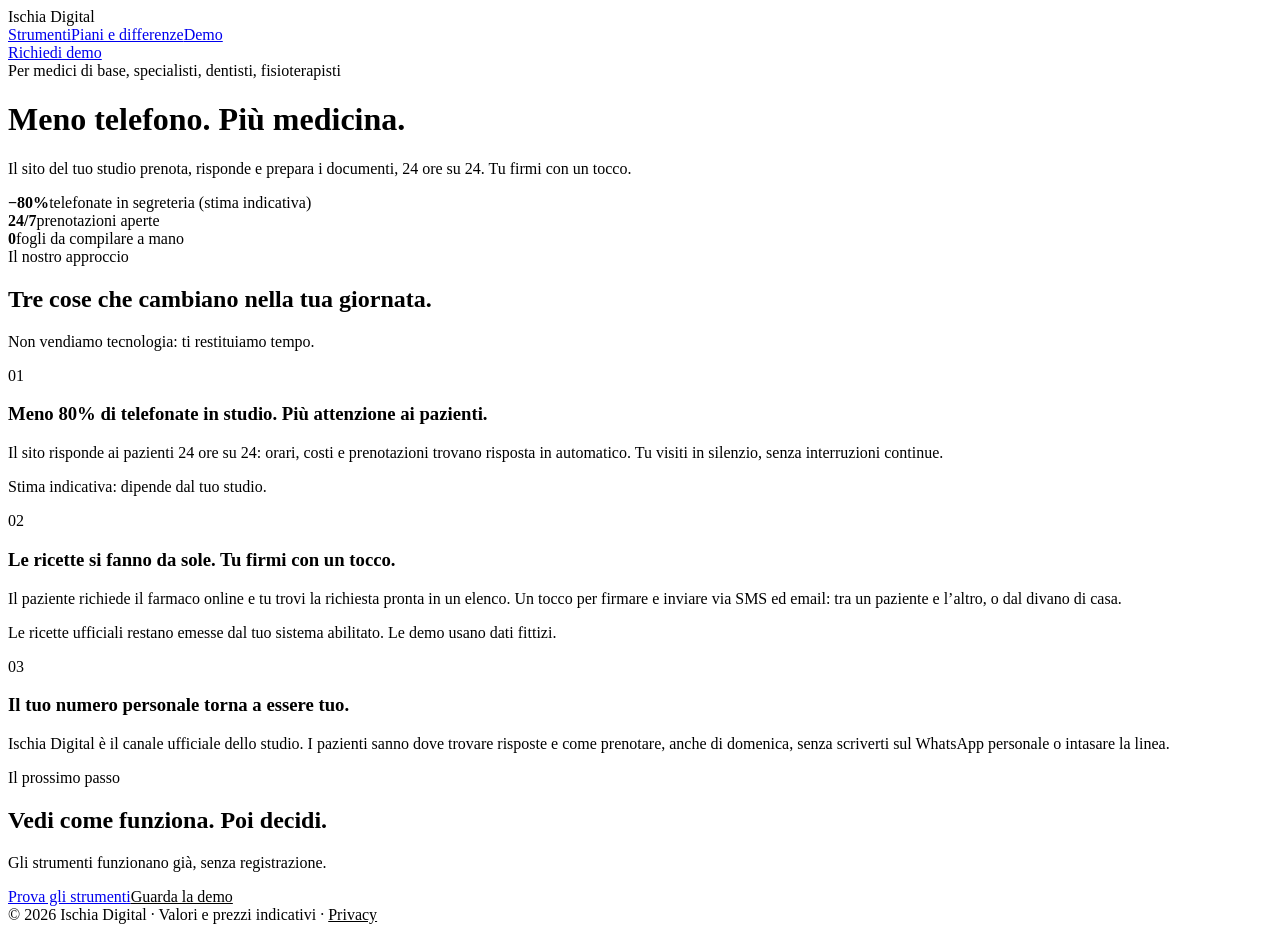
==== index.html @ fd0b84eb "Add index.html" ====
<!DOCTYPE html><html lang="it"><head><meta charset="utf-8"><meta name="viewport" content="width=device-width, initial-scale=1, viewport-fit=cover"><title>Ischia Digital — Meno telefono. Più medicina.</title><meta name="description" content="Il sito del tuo studio prenota, risponde e prepara i documenti. Tu firmi con un tocco."><link rel="stylesheet" href="style.css"></head><body><header><div class="w"><a class="logo" href="index.html" style="color:inherit;text-decoration:none"><i></i>Ischia Digital</a><nav><a href="strumenti.html">Strumenti</a><a href="piani.html">Piani e differenze</a><a href="demo.html">Demo</a></nav><a class="btn s" href="demo.html#richiedi">Richiedi demo</a></div></header>
<div class="hero"><div class="w"><span class="tag">Per medici di base, specialisti, dentisti, fisioterapisti</span><h1>Meno telefono. Più medicina.</h1>
<p>Il sito del tuo studio prenota, risponde e prepara i documenti, 24 ore su 24. Tu firmi con un tocco.</p>
<div class="kp"><div><b>−80%</b><span>telefonate in segreteria (stima indicativa)</span></div><div><b>24/7</b><span>prenotazioni aperte</span></div><div><b>0</b><span>fogli da compilare a mano</span></div></div></div></div>
<section class="sec"><div class="w"><span class="n">Il nostro approccio</span><h2>Tre cose che cambiano nella tua giornata.</h2><p class="sub">Non vendiamo tecnologia: ti restituiamo tempo.</p><div class="zz r sx"><div class="num">01</div><div><h3 class="big">Meno 80% di telefonate in studio. Più attenzione ai pazienti.</h3><p>Il sito risponde ai pazienti 24 ore su 24: orari, costi e prenotazioni trovano risposta in automatico. Tu visiti in silenzio, senza interruzioni continue.</p><p class="note">Stima indicativa: dipende dal tuo studio.</p></div></div><div class="zz sx l"><div class="num">02</div><div><h3 class="big">Le ricette si fanno da sole. Tu firmi con un tocco.</h3><p>Il paziente richiede il farmaco online e tu trovi la richiesta pronta in un elenco. Un tocco per firmare e inviare via SMS ed email: tra un paziente e l’altro, o dal divano di casa.</p><p class="note">Le ricette ufficiali restano emesse dal tuo sistema abilitato. Le demo usano dati fittizi.</p></div></div><div class="zz r sx"><div class="num">03</div><div><h3 class="big">Il tuo numero personale torna a essere tuo.</h3><p>Ischia Digital è il canale ufficiale dello studio. I pazienti sanno dove trovare risposte e come prenotare, anche di domenica, senza scriverti sul WhatsApp personale o intasare la linea.</p></div></div></div></section><section><div class="w"><div class="band rv"><span class="n" style="color:var(--ac2)">Il prossimo passo</span><h2>Vedi come funziona. Poi decidi.</h2><p class="sub">Gli strumenti funzionano già, senza registrazione.</p><div class="ctas"><a class="btn" href="strumenti.html">Prova gli strumenti</a><a class="btn o" style="color:var(--dkt)" href="demo.html#demo">Guarda la demo</a></div></div></div></section><footer><div class="w">© 2026 Ischia Digital · Valori e prezzi indicativi · <a href="privacy.html" style="color:inherit">Privacy</a></div></footer><script src="common.js"></script></body></html>
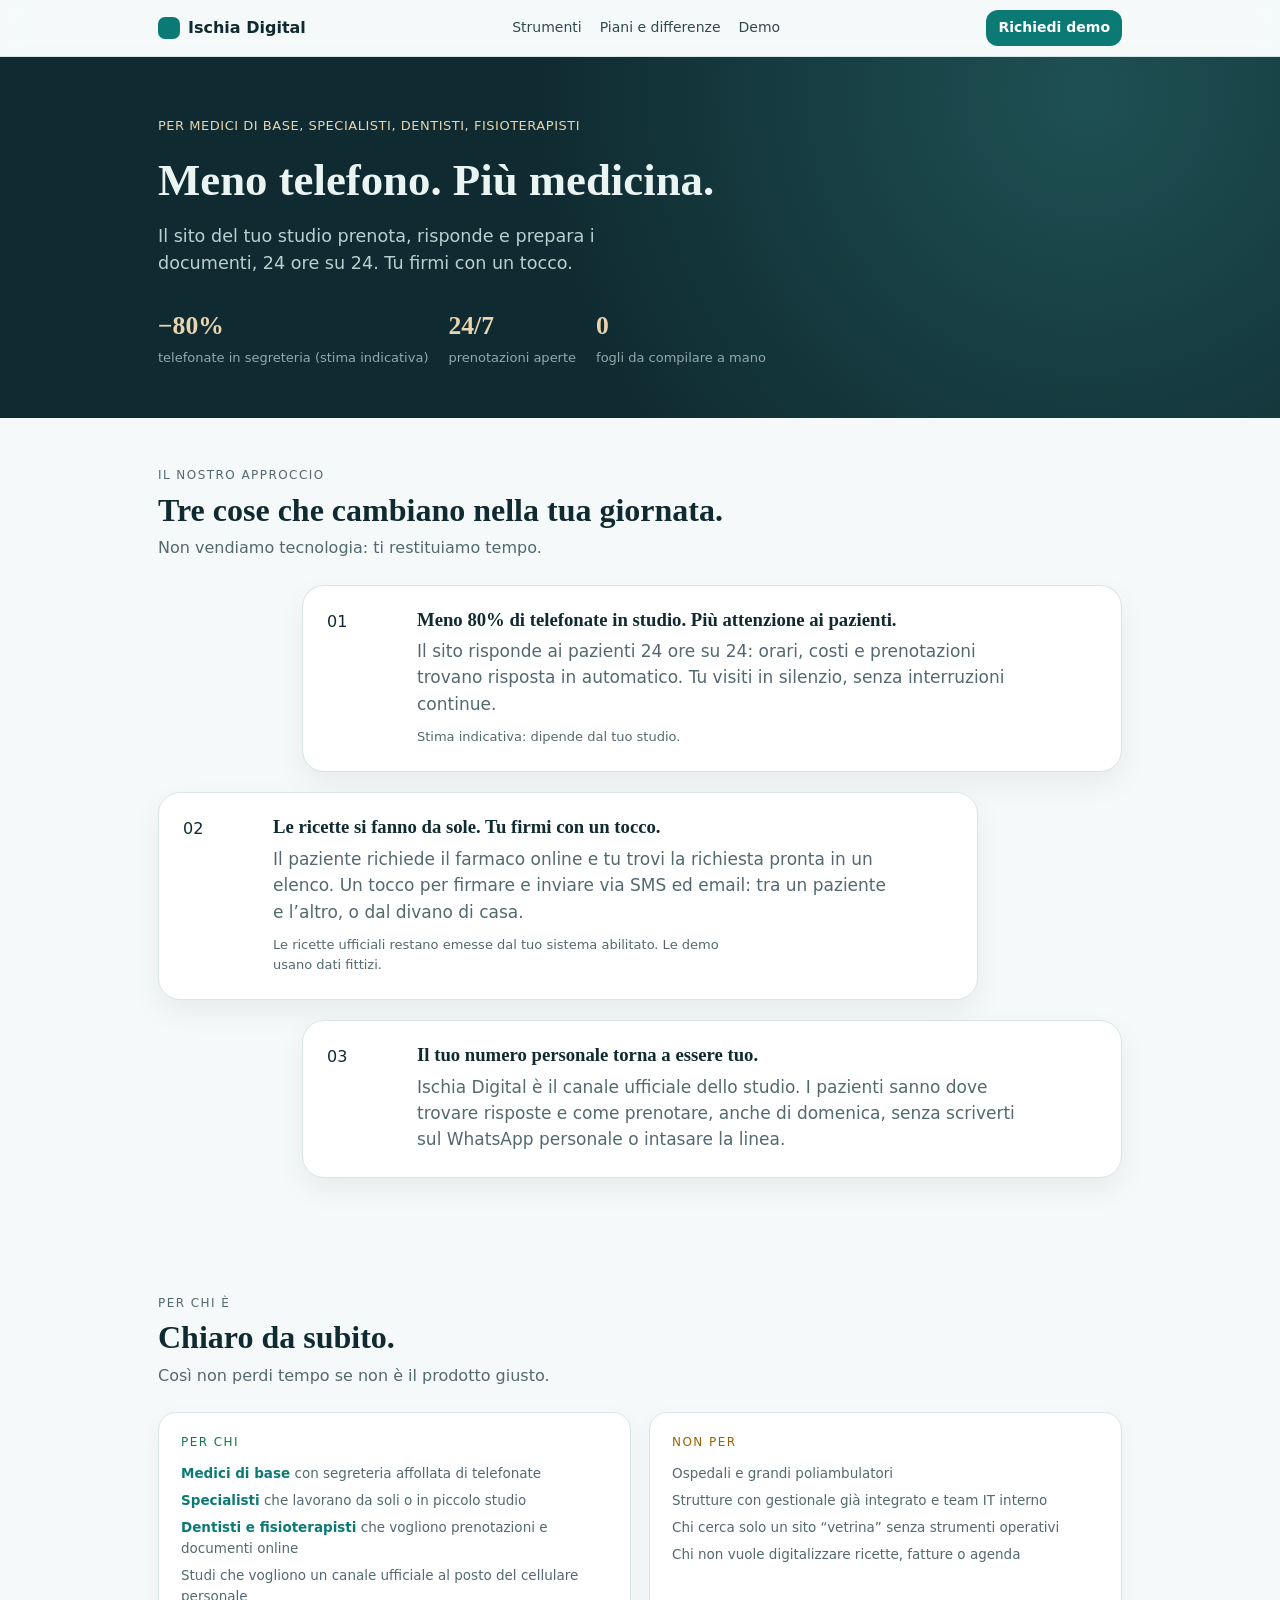
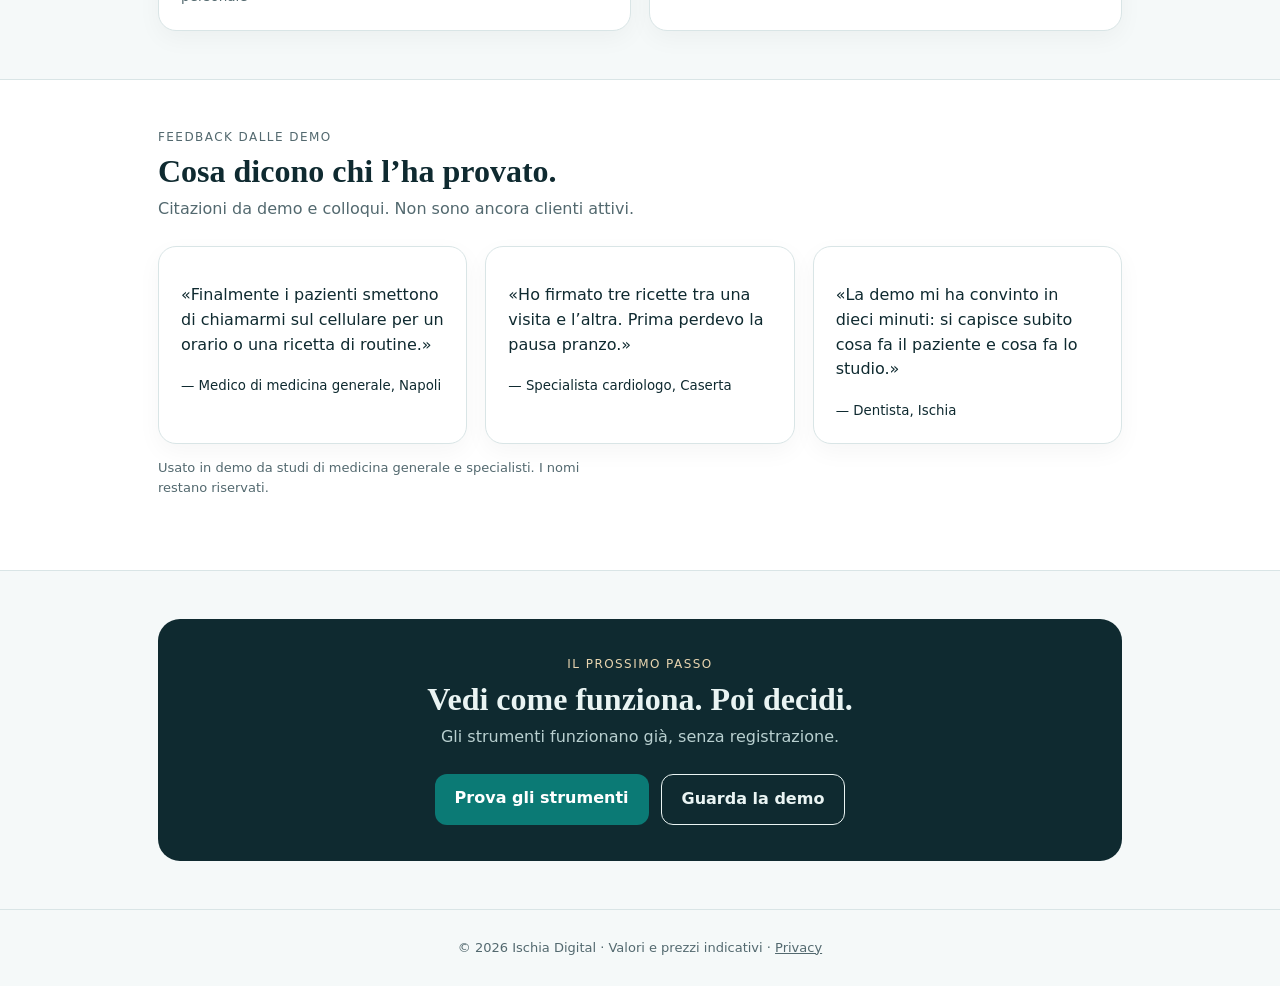
==== commit c717e9ea: "Social proof + sezione Per chi è / non è" ====
--- a/index.html
+++ b/index.html
@@ -1,5 +1,61 @@
-<!DOCTYPE html><html lang="it"><head><meta charset="utf-8"><meta name="viewport" content="width=device-width, initial-scale=1, viewport-fit=cover"><title>Ischia Digital — Meno telefono. Più medicina.</title><meta name="description" content="Il sito del tuo studio prenota, risponde e prepara i documenti. Tu firmi con un tocco."><link rel="stylesheet" href="style.css"></head><body><header><div class="w"><a class="logo" href="index.html" style="color:inherit;text-decoration:none"><i></i>Ischia Digital</a><nav><a href="strumenti.html">Strumenti</a><a href="piani.html">Piani e differenze</a><a href="demo.html">Demo</a></nav><a class="btn s" href="demo.html#richiedi">Richiedi demo</a></div></header>
+<!DOCTYPE html><html lang="it"><head><meta charset="utf-8"><meta name="viewport" content="width=device-width, initial-scale=1, viewport-fit=cover"><title>Ischia Digital — Meno telefono. Più medicina.</title><meta name="description" content="Il sito del tuo studio prenota, risponde e prepara i documenti. Tu firmi con un tocco."><meta property="og:title" content="Ischia Digital — Meno telefono. Più medicina."><meta property="og:description" content="Il sito del tuo studio prenota, risponde e prepara i documenti. Tu firmi con un tocco."><link rel="stylesheet" href="style.css"></head><body><header><div class="w"><a class="logo" href="index.html" style="color:inherit;text-decoration:none"><i></i>Ischia Digital</a><nav><a href="strumenti.html">Strumenti</a><a href="piani.html">Piani e differenze</a><a href="demo.html">Demo</a></nav><a class="btn s" href="demo.html#richiedi">Richiedi demo</a></div></header>
 <div class="hero"><div class="w"><span class="tag">Per medici di base, specialisti, dentisti, fisioterapisti</span><h1>Meno telefono. Più medicina.</h1>
 <p>Il sito del tuo studio prenota, risponde e prepara i documenti, 24 ore su 24. Tu firmi con un tocco.</p>
 <div class="kp"><div><b>−80%</b><span>telefonate in segreteria (stima indicativa)</span></div><div><b>24/7</b><span>prenotazioni aperte</span></div><div><b>0</b><span>fogli da compilare a mano</span></div></div></div></div>
-<section class="sec"><div class="w"><span class="n">Il nostro approccio</span><h2>Tre cose che cambiano nella tua giornata.</h2><p class="sub">Non vendiamo tecnologia: ti restituiamo tempo.</p><div class="zz r sx"><div class="num">01</div><div><h3 class="big">Meno 80% di telefonate in studio. Più attenzione ai pazienti.</h3><p>Il sito risponde ai pazienti 24 ore su 24: orari, costi e prenotazioni trovano risposta in automatico. Tu visiti in silenzio, senza interruzioni continue.</p><p class="note">Stima indicativa: dipende dal tuo studio.</p></div></div><div class="zz sx l"><div class="num">02</div><div><h3 class="big">Le ricette si fanno da sole. Tu firmi con un tocco.</h3><p>Il paziente richiede il farmaco online e tu trovi la richiesta pronta in un elenco. Un tocco per firmare e inviare via SMS ed email: tra un paziente e l’altro, o dal divano di casa.</p><p class="note">Le ricette ufficiali restano emesse dal tuo sistema abilitato. Le demo usano dati fittizi.</p></div></div><div class="zz r sx"><div class="num">03</div><div><h3 class="big">Il tuo numero personale torna a essere tuo.</h3><p>Ischia Digital è il canale ufficiale dello studio. I pazienti sanno dove trovare risposte e come prenotare, anche di domenica, senza scriverti sul WhatsApp personale o intasare la linea.</p></div></div></div></section><section><div class="w"><div class="band rv"><span class="n" style="color:var(--ac2)">Il prossimo passo</span><h2>Vedi come funziona. Poi decidi.</h2><p class="sub">Gli strumenti funzionano già, senza registrazione.</p><div class="ctas"><a class="btn" href="strumenti.html">Prova gli strumenti</a><a class="btn o" style="color:var(--dkt)" href="demo.html#demo">Guarda la demo</a></div></div></div></section><footer><div class="w">© 2026 Ischia Digital · Valori e prezzi indicativi · <a href="privacy.html" style="color:inherit">Privacy</a></div></footer><script src="common.js"></script></body></html>+
+<section class="sec"><div class="w"><span class="n">Il nostro approccio</span><h2>Tre cose che cambiano nella tua giornata.</h2><p class="sub">Non vendiamo tecnologia: ti restituiamo tempo.</p>
+<div class="zz r sx"><div class="num">01</div><div><h3 class="big">Meno 80% di telefonate in studio. Più attenzione ai pazienti.</h3><p>Il sito risponde ai pazienti 24 ore su 24: orari, costi e prenotazioni trovano risposta in automatico. Tu visiti in silenzio, senza interruzioni continue.</p><p class="note">Stima indicativa: dipende dal tuo studio.</p></div></div>
+<div class="zz sx l"><div class="num">02</div><div><h3 class="big">Le ricette si fanno da sole. Tu firmi con un tocco.</h3><p>Il paziente richiede il farmaco online e tu trovi la richiesta pronta in un elenco. Un tocco per firmare e inviare via SMS ed email: tra un paziente e l’altro, o dal divano di casa.</p><p class="note">Le ricette ufficiali restano emesse dal tuo sistema abilitato. Le demo usano dati fittizi.</p></div></div>
+<div class="zz r sx"><div class="num">03</div><div><h3 class="big">Il tuo numero personale torna a essere tuo.</h3><p>Ischia Digital è il canale ufficiale dello studio. I pazienti sanno dove trovare risposte e come prenotare, anche di domenica, senza scriverti sul WhatsApp personale o intasare la linea.</p></div></div>
+</div></section>
+
+<section><div class="w">
+<span class="n">Per chi è</span>
+<h2 class="rv">Chiaro da subito.</h2>
+<p class="sub rv">Così non perdi tempo se non è il prodotto giusto.</p>
+<div class="g g2">
+<div class="c rv">
+<span class="n" style="color:var(--ok)">Per chi</span>
+<ul class="d" style="border:0;margin:0;padding:0">
+<li><b>Medici di base</b> con segreteria affollata di telefonate</li>
+<li><b>Specialisti</b> che lavorano da soli o in piccolo studio</li>
+<li><b>Dentisti e fisioterapisti</b> che vogliono prenotazioni e documenti online</li>
+<li>Studi che vogliono un canale ufficiale al posto del cellulare personale</li>
+</ul>
+</div>
+<div class="c rv">
+<span class="n" style="color:var(--wa)">Non per</span>
+<ul class="d" style="border:0;margin:0;padding:0">
+<li>Ospedali e grandi poliambulatori</li>
+<li>Strutture con gestionale già integrato e team IT interno</li>
+<li>Chi cerca solo un sito “vetrina” senza strumenti operativi</li>
+<li>Chi non vuole digitalizzare ricette, fatture o agenda</li>
+</ul>
+</div>
+</div>
+</div></section>
+
+<section style="background:var(--card);border-block:1px solid var(--bd)"><div class="w">
+<span class="n">Feedback dalle demo</span>
+<h2 class="rv">Cosa dicono chi l’ha provato.</h2>
+<p class="sub rv">Citazioni da demo e colloqui. Non sono ancora clienti attivi.</p>
+<div class="g g3">
+<div class="c rv quote">
+<p>«Finalmente i pazienti smettono di chiamarmi sul cellulare per un orario o una ricetta di routine.»</p>
+<small>— Medico di medicina generale, Napoli</small>
+</div>
+<div class="c rv quote">
+<p>«Ho firmato tre ricette tra una visita e l’altra. Prima perdevo la pausa pranzo.»</p>
+<small>— Specialista cardiologo, Caserta</small>
+</div>
+<div class="c rv quote">
+<p>«La demo mi ha convinto in dieci minuti: si capisce subito cosa fa il paziente e cosa fa lo studio.»</p>
+<small>— Dentista, Ischia</small>
+</div>
+</div>
+<p class="sub" style="margin-top:14px;font-size:13px">Usato in demo da studi di medicina generale e specialisti. I nomi restano riservati.</p>
+</div></section>
+
+<section><div class="w"><div class="band rv"><span class="n" style="color:var(--ac2)">Il prossimo passo</span><h2>Vedi come funziona. Poi decidi.</h2><p class="sub">Gli strumenti funzionano già, senza registrazione.</p><div class="ctas"><a class="btn" href="strumenti.html">Prova gli strumenti</a><a class="btn o" style="color:var(--dkt)" href="demo.html#demo">Guarda la demo</a></div></div></div></section>
+<footer><div class="w">© 2026 Ischia Digital · Valori e prezzi indicativi · <a href="privacy.html" style="color:inherit">Privacy</a></div></footer>
+<script src="common.js"></script></body></html>
--- a/style.css
+++ b/style.css
@@ -0,0 +1,43 @@
+
+:root{--bg:#f5f9f9;--card:#fff;--tx:#0f2a30;--mut:#53696f;--ac:#0b7a75;--ac2:#e8d5b0;--acs:#dff1ef;--dk:#0f2a30;--dkt:#eaf4f3;--bd:#d9e5e6;--ok:#157a4a;--oks:#dff3e8;--wa:#9a6200;--was:#fdf0d5;box-sizing:border-box;padding-top:env(safe-area-inset-top,0px);padding-bottom:env(safe-area-inset-bottom,0px);color-scheme:light}
+@media(prefers-color-scheme:dark){:root:not([data-theme="light"]){--bg:#0b1517;--card:#142326;--tx:#e8f2f2;--mut:#93a9ad;--ac:#4cc4bc;--ac2:#c9b57f;--acs:#123a3b;--dk:#06100f;--dkt:#eaf4f3;--bd:#254044;--ok:#6fd6a0;--oks:#143626;--wa:#f2c05c;--was:#3a2d10;color-scheme:dark}}
+:root[data-theme="dark"]{--bg:#0b1517;--card:#142326;--tx:#e8f2f2;--mut:#93a9ad;--ac:#4cc4bc;--ac2:#c9b57f;--acs:#123a3b;--dk:#06100f;--bd:#254044;--ok:#6fd6a0;--oks:#143626;--wa:#f2c05c;--was:#3a2d10;color-scheme:dark}
+*{box-sizing:border-box}html{scroll-behavior:smooth;scroll-padding-top:70px}
+body{margin:0;background:var(--bg);color:var(--tx);font:16px/1.55 system-ui,-apple-system,"Segoe UI",sans-serif}
+h1,h2,h3{font-family:Georgia,"Times New Roman",serif;line-height:1.1;margin:0}
+.w{max-width:1000px;margin:0 auto;padding:0 18px}
+header{position:sticky;top:0;z-index:5;background:color-mix(in srgb,var(--bg) 85%,transparent);backdrop-filter:blur(10px);border-bottom:1px solid var(--bd)}
+header .w{display:flex;justify-content:space-between;align-items:center;height:56px}
+.logo{font-weight:700;display:flex;gap:8px;align-items:center}.logo i{width:22px;height:22px;border-radius:7px;background:var(--ac);display:inline-block}
+.btn{display:inline-block;border:0;background:var(--ac);color:#fff;padding:12px 20px;border-radius:12px;font:inherit;font-weight:600;cursor:pointer;text-decoration:none}
+.btn.o{background:none;border:1.5px solid currentColor;color:inherit}.btn.s{padding:7px 12px;font-size:14px}
+.hero{background:var(--dk);color:var(--dkt);padding:56px 0 48px;background-image:radial-gradient(circle at 85% 10%,rgba(76,196,188,.25),transparent 50%)}
+.hero h1{font-size:clamp(2rem,5vw,2.8rem);margin:12px 0 16px}.hero p{max-width:48ch;color:#b9d0d0;font-size:1.1rem}
+.tag{display:inline-block;font-size:13px;letter-spacing:.04em;text-transform:uppercase;color:var(--ac2);margin-bottom:8px}
+.kp{display:flex;flex-wrap:wrap;gap:20px;margin-top:28px}.kp div{min-width:120px}.kp b{display:block;font-size:1.6rem;font-family:Georgia,serif;color:var(--ac2)}.kp span{font-size:13px;color:#93a9ad}
+nav{display:flex;gap:18px;font-size:14px}nav a{color:inherit;text-decoration:none;opacity:.85}nav a:hover{opacity:1}
+section{padding:48px 0}.sec{overflow-x:clip}.n{display:block;font-size:12px;letter-spacing:.12em;text-transform:uppercase;color:var(--mut);margin-bottom:8px}
+h2{font-size:clamp(1.5rem,3.5vw,2rem);margin-bottom:8px}.sub{color:var(--mut);max-width:52ch;margin:0 0 24px}
+.g{display:grid;gap:18px}.g2{grid-template-columns:repeat(auto-fit,minmax(280px,1fr))}.g3{grid-template-columns:repeat(auto-fit,minmax(240px,1fr))}
+.c{background:var(--card);border:1px solid var(--bd);border-radius:18px;padding:20px 22px;box-shadow:0 8px 24px rgba(0,0,0,.04)}
+.c h3{font-size:1.15rem;margin:6px 0 10px}label{display:block;font-size:13px;color:var(--mut);margin:10px 0 4px}
+input,select,textarea{width:100%;padding:10px 12px;border:1.5px solid var(--bd);border-radius:10px;font:inherit;background:var(--bg);color:var(--tx)}
+.slots{display:flex;flex-wrap:wrap;gap:8px;margin:12px 0}.slots button{padding:8px 12px;border-radius:10px;border:1.5px solid var(--bd);background:var(--card);font:inherit;cursor:pointer}.slots button:disabled{opacity:.4;cursor:not-allowed}.slots button:not(:disabled):hover{border-color:var(--ac)}
+.st{display:flex;flex-wrap:wrap;gap:6px;margin:10px 0}.st span{font-size:12px;padding:4px 10px;border-radius:999px;background:var(--acs);color:var(--ac)}.st span.d{background:var(--oks);color:var(--ok)}
+.doc{background:var(--acs);border-radius:12px;padding:12px 14px;margin-top:10px;font-size:14px}.doc b{display:block;margin-bottom:4px}
+.band{background:var(--dk);color:var(--dkt);border-radius:22px;padding:36px 28px;text-align:center}.band h2{color:inherit}.band .sub{color:#b9d0d0;margin-left:auto;margin-right:auto}.ctas{display:flex;flex-wrap:wrap;gap:12px;justify-content:center;margin-top:20px}
+footer{padding:28px 0;border-top:1px solid var(--bd);font-size:13px;color:var(--mut);text-align:center}
+.rv{opacity:0;transform:translateY(24px);transition:opacity .7s cubic-bezier(.22,1,.36,1),transform .7s cubic-bezier(.22,1,.36,1)}.rv.in{opacity:1;transform:none}
+@media(prefers-reduced-motion:reduce){.rv{opacity:1;transform:none;transition:none}}
+.t{width:100%;border-collapse:collapse;font-size:14px}.t th,.t td{padding:12px 14px;border-bottom:1px solid var(--bd);text-align:left;vertical-align:top}.t th{font-size:12px;letter-spacing:.1em;text-transform:uppercase;color:var(--mut)}.t td:last-child,.t th.hl{color:var(--ac);font-weight:600}.ov{overflow-x:auto}
+.ph{width:min(300px,86vw);aspect-ratio:9/18;margin:0 auto;border:10px solid var(--dk);border-radius:38px;overflow:hidden;background:var(--card);box-shadow:0 12px 30px rgba(0,0,0,.12)}.ph iframe{width:100%;height:100%;border:0}
+.dg{display:grid;gap:28px;align-items:center}@media(min-width:760px){.dg{grid-template-columns:320px 1fr}}
+.pl{display:flex;flex-direction:column}.pl.ft{border:2px solid var(--ac);box-shadow:0 12px 30px rgba(0,0,0,.08)}.pr{font-family:Georgia,serif;font-size:36px;color:var(--ac)}.pr small{font:14px system-ui;color:var(--mut)}.pl .btn{margin-top:auto;text-align:center}.pl .f{margin-bottom:16px}
+.g3{grid-template-columns:repeat(auto-fit,minmax(240px,1fr))}.band .doc{color:#0f2a30}.row2{display:grid;gap:0 12px;grid-template-columns:repeat(auto-fit,minmax(200px,1fr))}.ck{display:flex;gap:8px;align-items:flex-start;font-size:13px;color:#b9d0d0;margin-top:12px}.ck input{width:auto;margin-top:3px}.ck a{color:var(--ac2)}
+
+.sec{overflow-x:clip}.sx{opacity:0;transform:translateX(80px);transition:opacity .8s cubic-bezier(.22,1,.36,1),transform .8s cubic-bezier(.22,1,.36,1)}.sx.l{transform:translateX(-80px)}.sx.in{opacity:1;transform:none}
+@media(prefers-reduced-motion:reduce){.sx{opacity:1;transform:none;transition:none}}
+.zz{display:grid;grid-template-columns:72px 1fr;gap:6px 18px;max-width:820px;margin:20px 0;padding:24px;border:1px solid var(--bd);border-radius:22px;background:var(--card);box-shadow:0 12px 30px rgba(0,0,0,.06)}.zz.r{margin-left:auto}.zz .big{margin:0 0 8px}.zz p{margin:0;color:var(--mut);font-size:17px;max-width:58ch}.zz .note{font-size:13px;margin-top:10px}@media(max-width:560px){.zz{grid-template-columns:1fr}}
+.pi{display:flex;justify-content:space-between;gap:10px;align-items:center;padding:12px 0;border-bottom:1px solid var(--bd);flex-wrap:wrap}.pi small{color:var(--mut)}.ac{display:flex;gap:6px}
+.d{list-style:none;padding:12px 0 0;margin:14px 0 0;border-top:1px dashed var(--bd);font-size:13.5px;color:var(--mut)}.d li{padding:3px 0}.d b{color:var(--ac)}
+canvas#cv{width:100%;height:auto;background:#fff;border:1.5px dashed var(--ac);border-radius:12px;touch-action:none;display:block}.sig{height:48px;background:#fff;border-radius:6px;display:block;margin:6px 0}.wide{grid-column:1/-1}.btn:disabled{opacity:.4;cursor:not-allowed}
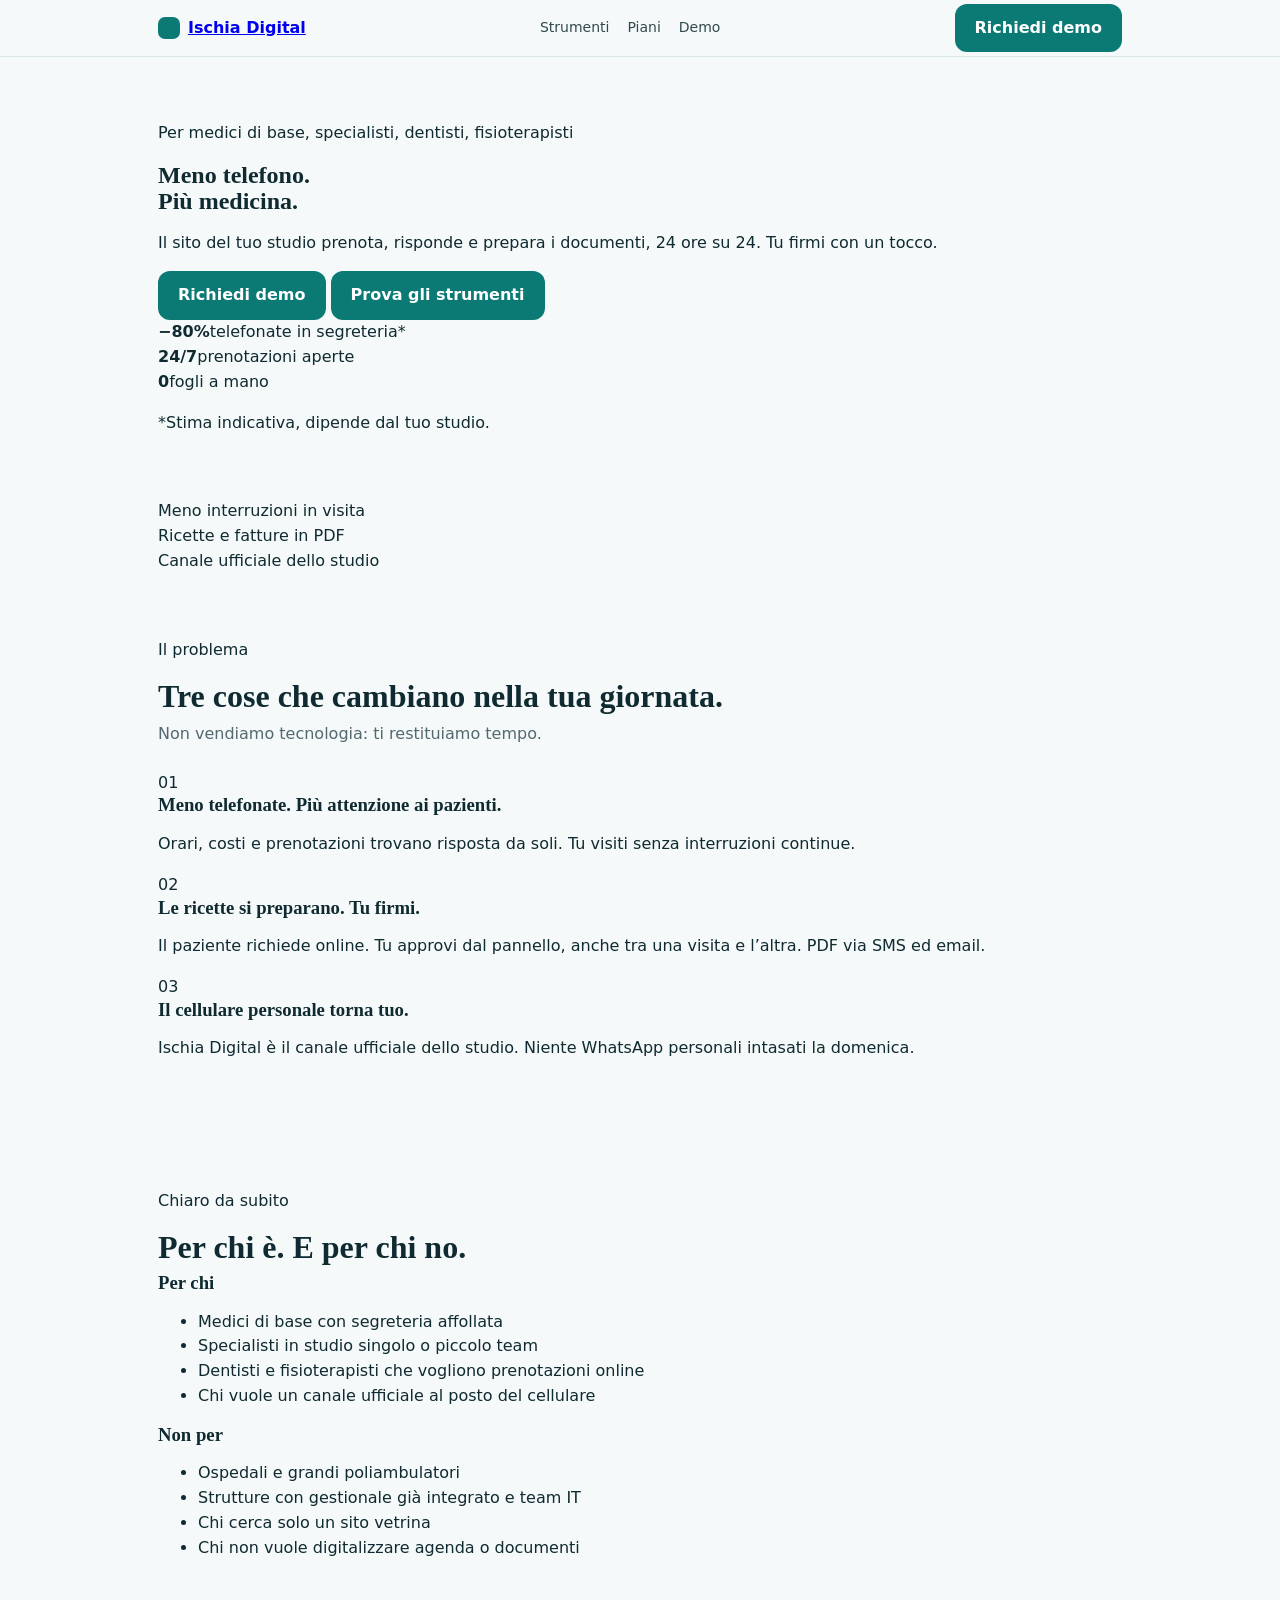
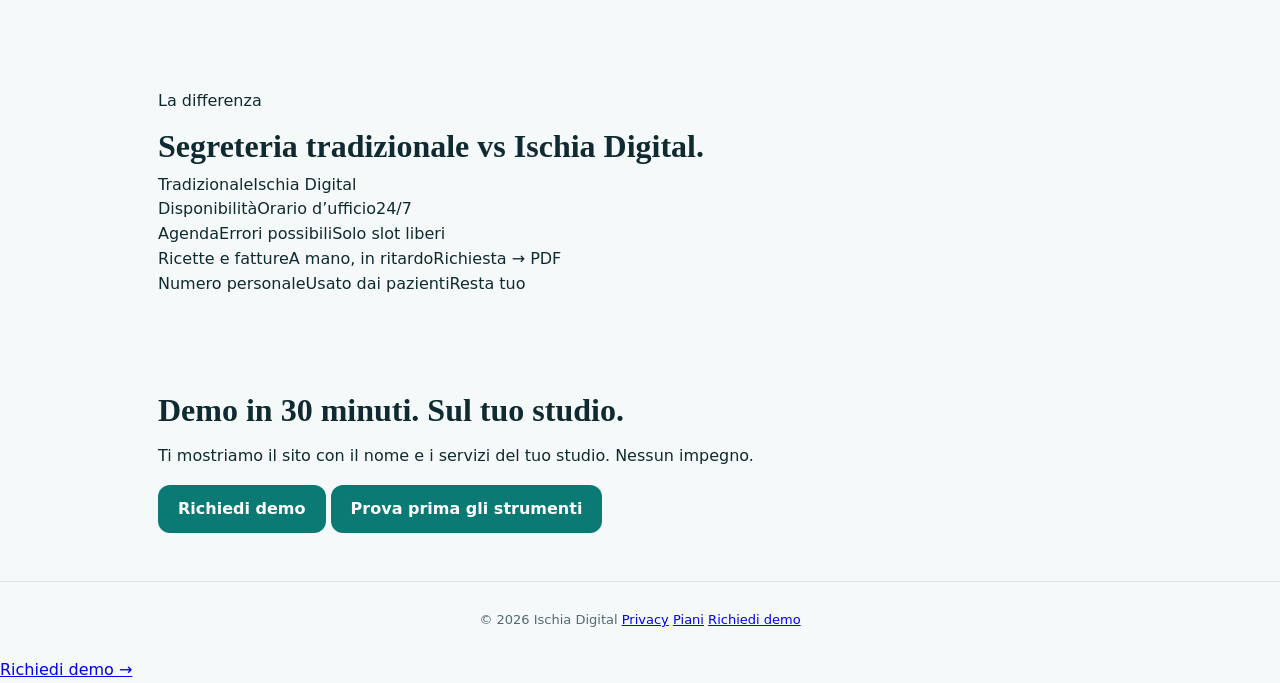
==== commit 23052dc6: "Home dark premium stile Tremendis" ====
--- a/index.html
+++ b/index.html
@@ -1,61 +1,144 @@
-<!DOCTYPE html><html lang="it"><head><meta charset="utf-8"><meta name="viewport" content="width=device-width, initial-scale=1, viewport-fit=cover"><title>Ischia Digital — Meno telefono. Più medicina.</title><meta name="description" content="Il sito del tuo studio prenota, risponde e prepara i documenti. Tu firmi con un tocco."><meta property="og:title" content="Ischia Digital — Meno telefono. Più medicina."><meta property="og:description" content="Il sito del tuo studio prenota, risponde e prepara i documenti. Tu firmi con un tocco."><link rel="stylesheet" href="style.css"></head><body><header><div class="w"><a class="logo" href="index.html" style="color:inherit;text-decoration:none"><i></i>Ischia Digital</a><nav><a href="strumenti.html">Strumenti</a><a href="piani.html">Piani e differenze</a><a href="demo.html">Demo</a></nav><a class="btn s" href="demo.html#richiedi">Richiedi demo</a></div></header>
-<div class="hero"><div class="w"><span class="tag">Per medici di base, specialisti, dentisti, fisioterapisti</span><h1>Meno telefono. Più medicina.</h1>
-<p>Il sito del tuo studio prenota, risponde e prepara i documenti, 24 ore su 24. Tu firmi con un tocco.</p>
-<div class="kp"><div><b>−80%</b><span>telefonate in segreteria (stima indicativa)</span></div><div><b>24/7</b><span>prenotazioni aperte</span></div><div><b>0</b><span>fogli da compilare a mano</span></div></div></div></div>
+<!DOCTYPE html>
+<html lang="it">
+<head>
+<meta charset="utf-8">
+<meta name="viewport" content="width=device-width, initial-scale=1, viewport-fit=cover">
+<title>Ischia Digital — Meno telefono. Più medicina.</title>
+<meta name="description" content="Il sito del tuo studio prenota, risponde e prepara i documenti. Tu firmi con un tocco. Demo in 30 minuti.">
+<link rel="stylesheet" href="style.css">
+</head>
+<body class="home">
+<header class="hdr">
+  <div class="w hdr-inner">
+    <a class="logo" href="index.html"><i></i>Ischia Digital</a>
+    <nav>
+      <a href="strumenti.html">Strumenti</a>
+      <a href="piani.html">Piani</a>
+      <a href="demo.html">Demo</a>
+    </nav>
+    <a class="btn btn-pill" href="demo.html#richiedi">Richiedi demo</a>
+  </div>
+</header>
 
-<section class="sec"><div class="w"><span class="n">Il nostro approccio</span><h2>Tre cose che cambiano nella tua giornata.</h2><p class="sub">Non vendiamo tecnologia: ti restituiamo tempo.</p>
-<div class="zz r sx"><div class="num">01</div><div><h3 class="big">Meno 80% di telefonate in studio. Più attenzione ai pazienti.</h3><p>Il sito risponde ai pazienti 24 ore su 24: orari, costi e prenotazioni trovano risposta in automatico. Tu visiti in silenzio, senza interruzioni continue.</p><p class="note">Stima indicativa: dipende dal tuo studio.</p></div></div>
-<div class="zz sx l"><div class="num">02</div><div><h3 class="big">Le ricette si fanno da sole. Tu firmi con un tocco.</h3><p>Il paziente richiede il farmaco online e tu trovi la richiesta pronta in un elenco. Un tocco per firmare e inviare via SMS ed email: tra un paziente e l’altro, o dal divano di casa.</p><p class="note">Le ricette ufficiali restano emesse dal tuo sistema abilitato. Le demo usano dati fittizi.</p></div></div>
-<div class="zz r sx"><div class="num">03</div><div><h3 class="big">Il tuo numero personale torna a essere tuo.</h3><p>Ischia Digital è il canale ufficiale dello studio. I pazienti sanno dove trovare risposte e come prenotare, anche di domenica, senza scriverti sul WhatsApp personale o intasare la linea.</p></div></div>
-</div></section>
+<section class="hero-dark">
+  <div class="w">
+    <p class="eyebrow">Per medici di base, specialisti, dentisti, fisioterapisti</p>
+    <h1 class="display">Meno telefono.<br>Più medicina.</h1>
+    <p class="lead">Il sito del tuo studio prenota, risponde e prepara i documenti, 24 ore su 24. Tu firmi con un tocco.</p>
+    <div class="hero-cta">
+      <a class="btn btn-light" href="demo.html#richiedi">Richiedi demo</a>
+      <a class="btn btn-ghost" href="strumenti.html">Prova gli strumenti</a>
+    </div>
+    <div class="hero-stats">
+      <div><strong>−80%</strong><span>telefonate in segreteria*</span></div>
+      <div><strong>24/7</strong><span>prenotazioni aperte</span></div>
+      <div><strong>0</strong><span>fogli a mano</span></div>
+    </div>
+    <p class="micro">*Stima indicativa, dipende dal tuo studio.</p>
+  </div>
+</section>
 
-<section><div class="w">
-<span class="n">Per chi è</span>
-<h2 class="rv">Chiaro da subito.</h2>
-<p class="sub rv">Così non perdi tempo se non è il prodotto giusto.</p>
-<div class="g g2">
-<div class="c rv">
-<span class="n" style="color:var(--ok)">Per chi</span>
-<ul class="d" style="border:0;margin:0;padding:0">
-<li><b>Medici di base</b> con segreteria affollata di telefonate</li>
-<li><b>Specialisti</b> che lavorano da soli o in piccolo studio</li>
-<li><b>Dentisti e fisioterapisti</b> che vogliono prenotazioni e documenti online</li>
-<li>Studi che vogliono un canale ufficiale al posto del cellulare personale</li>
-</ul>
+<div class="bar-dark">
+  <div class="w bar-grid">
+    <div>Meno interruzioni in visita</div>
+    <div>Ricette e fatture in PDF</div>
+    <div>Canale ufficiale dello studio</div>
+  </div>
 </div>
-<div class="c rv">
-<span class="n" style="color:var(--wa)">Non per</span>
-<ul class="d" style="border:0;margin:0;padding:0">
-<li>Ospedali e grandi poliambulatori</li>
-<li>Strutture con gestionale già integrato e team IT interno</li>
-<li>Chi cerca solo un sito “vetrina” senza strumenti operativi</li>
-<li>Chi non vuole digitalizzare ricette, fatture o agenda</li>
-</ul>
-</div>
-</div>
-</div></section>
 
-<section style="background:var(--card);border-block:1px solid var(--bd)"><div class="w">
-<span class="n">Feedback dalle demo</span>
-<h2 class="rv">Cosa dicono chi l’ha provato.</h2>
-<p class="sub rv">Citazioni da demo e colloqui. Non sono ancora clienti attivi.</p>
-<div class="g g3">
-<div class="c rv quote">
-<p>«Finalmente i pazienti smettono di chiamarmi sul cellulare per un orario o una ricetta di routine.»</p>
-<small>— Medico di medicina generale, Napoli</small>
-</div>
-<div class="c rv quote">
-<p>«Ho firmato tre ricette tra una visita e l’altra. Prima perdevo la pausa pranzo.»</p>
-<small>— Specialista cardiologo, Caserta</small>
-</div>
-<div class="c rv quote">
-<p>«La demo mi ha convinto in dieci minuti: si capisce subito cosa fa il paziente e cosa fa lo studio.»</p>
-<small>— Dentista, Ischia</small>
-</div>
-</div>
-<p class="sub" style="margin-top:14px;font-size:13px">Usato in demo da studi di medicina generale e specialisti. I nomi restano riservati.</p>
-</div></section>
+<section class="sec-light">
+  <div class="w">
+    <p class="eyebrow dark">Il problema</p>
+    <h2 class="display-sm">Tre cose che cambiano nella tua giornata.</h2>
+    <p class="sub">Non vendiamo tecnologia: ti restituiamo tempo.</p>
+    <div class="rows">
+      <article class="row-item">
+        <span class="num">01</span>
+        <div>
+          <h3>Meno telefonate. Più attenzione ai pazienti.</h3>
+          <p>Orari, costi e prenotazioni trovano risposta da soli. Tu visiti senza interruzioni continue.</p>
+        </div>
+      </article>
+      <article class="row-item">
+        <span class="num">02</span>
+        <div>
+          <h3>Le ricette si preparano. Tu firmi.</h3>
+          <p>Il paziente richiede online. Tu approvi dal pannello, anche tra una visita e l’altra. PDF via SMS ed email.</p>
+        </div>
+      </article>
+      <article class="row-item">
+        <span class="num">03</span>
+        <div>
+          <h3>Il cellulare personale torna tuo.</h3>
+          <p>Ischia Digital è il canale ufficiale dello studio. Niente WhatsApp personali intasati la domenica.</p>
+        </div>
+      </article>
+    </div>
+  </div>
+</section>
 
-<section><div class="w"><div class="band rv"><span class="n" style="color:var(--ac2)">Il prossimo passo</span><h2>Vedi come funziona. Poi decidi.</h2><p class="sub">Gli strumenti funzionano già, senza registrazione.</p><div class="ctas"><a class="btn" href="strumenti.html">Prova gli strumenti</a><a class="btn o" style="color:var(--dkt)" href="demo.html#demo">Guarda la demo</a></div></div></div></section>
-<footer><div class="w">© 2026 Ischia Digital · Valori e prezzi indicativi · <a href="privacy.html" style="color:inherit">Privacy</a></div></footer>
-<script src="common.js"></script></body></html>+<section class="sec-muted">
+  <div class="w">
+    <p class="eyebrow dark">Chiaro da subito</p>
+    <h2 class="display-sm">Per chi è. E per chi no.</h2>
+    <div class="split">
+      <div class="split-card yes">
+        <h3>Per chi</h3>
+        <ul>
+          <li>Medici di base con segreteria affollata</li>
+          <li>Specialisti in studio singolo o piccolo team</li>
+          <li>Dentisti e fisioterapisti che vogliono prenotazioni online</li>
+          <li>Chi vuole un canale ufficiale al posto del cellulare</li>
+        </ul>
+      </div>
+      <div class="split-card no">
+        <h3>Non per</h3>
+        <ul>
+          <li>Ospedali e grandi poliambulatori</li>
+          <li>Strutture con gestionale già integrato e team IT</li>
+          <li>Chi cerca solo un sito vetrina</li>
+          <li>Chi non vuole digitalizzare agenda o documenti</li>
+        </ul>
+      </div>
+    </div>
+  </div>
+</section>
+
+<section class="sec-light">
+  <div class="w">
+    <p class="eyebrow dark">La differenza</p>
+    <h2 class="display-sm">Segreteria tradizionale vs Ischia Digital.</h2>
+    <div class="cmp">
+      <div class="cmp-head"><span></span><span>Tradizionale</span><span class="hl">Ischia Digital</span></div>
+      <div class="cmp-row"><span>Disponibilità</span><span>Orario d’ufficio</span><span class="hl">24/7</span></div>
+      <div class="cmp-row"><span>Agenda</span><span>Errori possibili</span><span class="hl">Solo slot liberi</span></div>
+      <div class="cmp-row"><span>Ricette e fatture</span><span>A mano, in ritardo</span><span class="hl">Richiesta → PDF</span></div>
+      <div class="cmp-row"><span>Numero personale</span><span>Usato dai pazienti</span><span class="hl">Resta tuo</span></div>
+    </div>
+  </div>
+</section>
+
+<section class="sec-dark">
+  <div class="w cta-block">
+    <h2 class="display-sm light">Demo in 30 minuti. Sul tuo studio.</h2>
+    <p class="lead-sm">Ti mostriamo il sito con il nome e i servizi del tuo studio. Nessun impegno.</p>
+    <div class="hero-cta">
+      <a class="btn btn-light" href="demo.html#richiedi">Richiedi demo</a>
+      <a class="btn btn-ghost" href="strumenti.html">Prova prima gli strumenti</a>
+    </div>
+  </div>
+</section>
+
+<footer class="ftr">
+  <div class="w ftr-inner">
+    <span>© 2026 Ischia Digital</span>
+    <a href="privacy.html">Privacy</a>
+    <a href="piani.html">Piani</a>
+    <a href="demo.html#richiedi">Richiedi demo</a>
+  </div>
+</footer>
+
+<a class="fab" href="demo.html#richiedi">Richiedi demo →</a>
+<script src="common.js"></script>
+</body>
+</html>
--- a/style.css
+++ b/style.css
@@ -41,3 +41,50 @@
 .pi{display:flex;justify-content:space-between;gap:10px;align-items:center;padding:12px 0;border-bottom:1px solid var(--bd);flex-wrap:wrap}.pi small{color:var(--mut)}.ac{display:flex;gap:6px}
 .d{list-style:none;padding:12px 0 0;margin:14px 0 0;border-top:1px dashed var(--bd);font-size:13.5px;color:var(--mut)}.d li{padding:3px 0}.d b{color:var(--ac)}
 canvas#cv{width:100%;height:auto;background:#fff;border:1.5px dashed var(--ac);border-radius:12px;touch-action:none;display:block}.sig{height:48px;background:#fff;border-radius:6px;display:block;margin:6px 0}.wide{grid-column:1/-1}.btn:disabled{opacity:.4;cursor:not-allowed}
+
+/* Social proof quotes */
+.quote p{margin:0 0 12px;font-size:1.05rem;line-height:1.45;font-style:italic;color:var(--tx)}
+.quote small{color:var(--mut);font-size:13px}
+
+/* Mobile-first: form controls, slots, signature, header */
+@media(max-width:640px){
+  header .w{height:52px}
+  nav{display:none}
+  .slots{gap:10px}
+  .slots button{
+    min-width:72px;
+    min-height:44px;
+    padding:12px 14px;
+    font-size:15px;
+  }
+  canvas#cv{
+    min-height:160px;
+    height:160px;
+    touch-action:none;
+  }
+  .btn{min-height:44px;padding:12px 18px}
+  .btn.s{min-height:40px;padding:10px 14px}
+  input,select,textarea{min-height:44px;font-size:16px}
+  .pi{flex-direction:column;align-items:flex-start}
+  .ac{width:100%}
+  .ac .btn{flex:1}
+  .kp{gap:14px}
+  .kp b{font-size:1.35rem}
+  .band{padding:28px 18px}
+  .t th,.t td{padding:10px 8px;font-size:13px}
+}
+@media(max-width:400px){
+  .slots button{min-width:64px;padding:10px 12px}
+}
+
+/* Flusso paziente → studio */
+.flow{display:flex;flex-wrap:wrap;align-items:center;gap:10px 14px;margin:18px 0 28px;padding:16px 18px;background:var(--card);border:1px solid var(--bd);border-radius:16px}
+.flow-step{display:flex;align-items:flex-start;gap:10px;min-width:140px}
+.flow-n{flex-shrink:0;width:28px;height:28px;border-radius:50%;background:var(--ac);color:#fff;font-size:13px;font-weight:700;display:flex;align-items:center;justify-content:center}
+.flow-step b{display:block;font-size:14px;line-height:1.2}
+.flow-step small{display:block;color:var(--mut);font-size:12px;margin-top:2px}
+.flow-arrow{color:var(--ac);font-weight:700;opacity:.7}
+@media(max-width:560px){
+  .flow{flex-direction:column;align-items:stretch}
+  .flow-arrow{transform:rotate(90deg);text-align:center}
+}
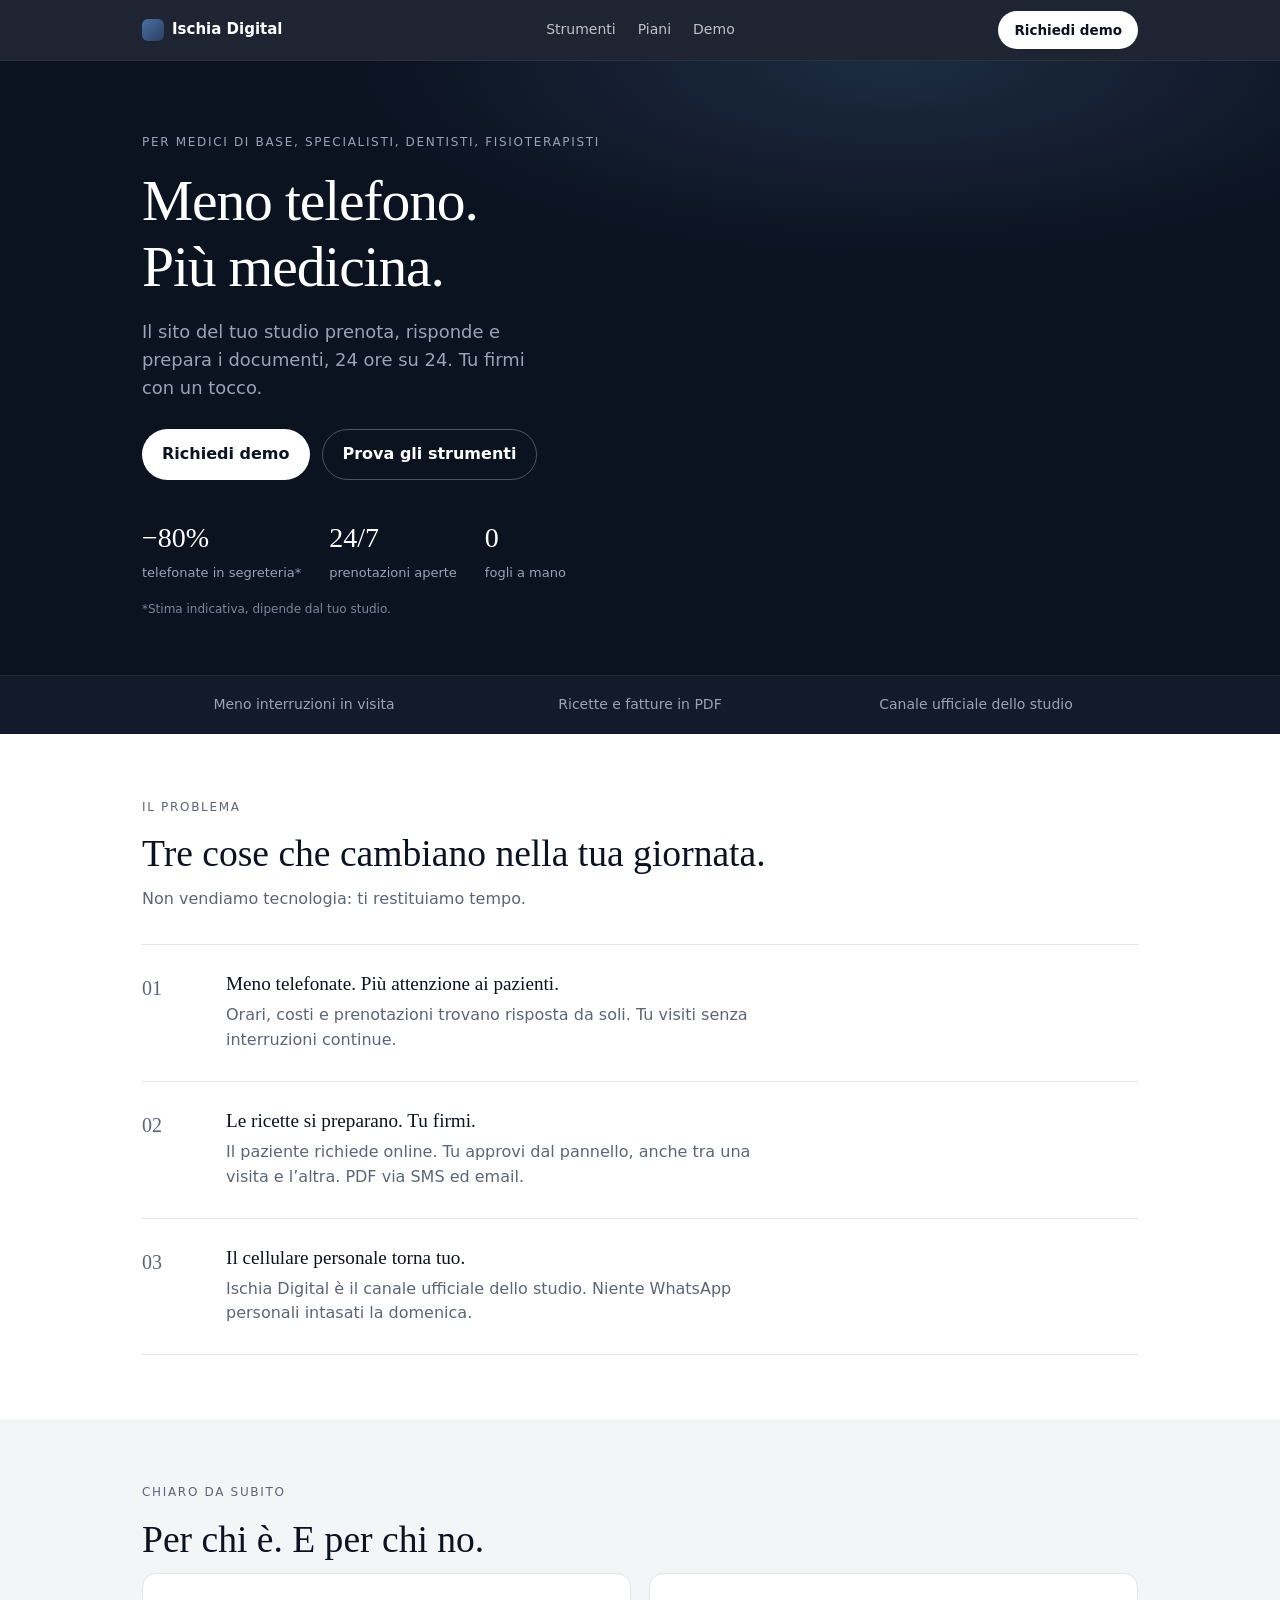
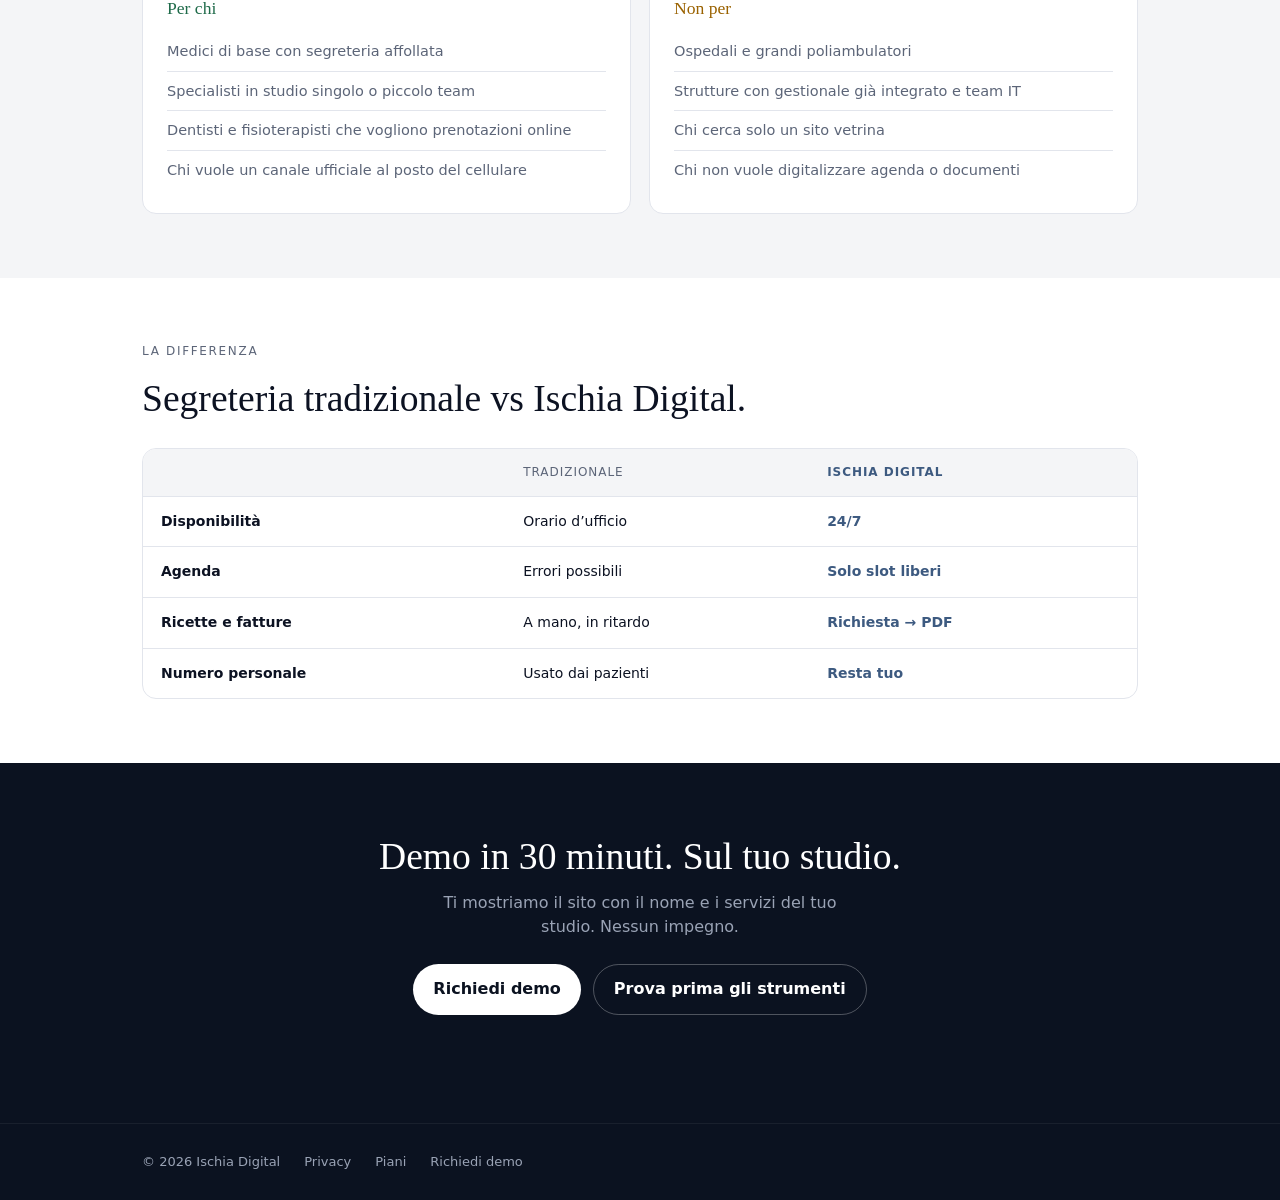
==== commit 59833b08: "Reveal scroll effects on home" ====
--- a/index.html
+++ b/index.html
@@ -23,13 +23,13 @@
 <section class="hero-dark">
   <div class="w">
     <p class="eyebrow">Per medici di base, specialisti, dentisti, fisioterapisti</p>
-    <h1 class="display">Meno telefono.<br>Più medicina.</h1>
-    <p class="lead">Il sito del tuo studio prenota, risponde e prepara i documenti, 24 ore su 24. Tu firmi con un tocco.</p>
-    <div class="hero-cta">
+    <h1 class="display rv">Meno telefono.<br>Più medicina.</h1>
+    <p class="lead rv">Il sito del tuo studio prenota, risponde e prepara i documenti, 24 ore su 24. Tu firmi con un tocco.</p>
+    <div class="hero-cta rv">
       <a class="btn btn-light" href="demo.html#richiedi">Richiedi demo</a>
       <a class="btn btn-ghost" href="strumenti.html">Prova gli strumenti</a>
     </div>
-    <div class="hero-stats">
+    <div class="hero-stats rv">
       <div><strong>−80%</strong><span>telefonate in segreteria*</span></div>
       <div><strong>24/7</strong><span>prenotazioni aperte</span></div>
       <div><strong>0</strong><span>fogli a mano</span></div>
@@ -48,25 +48,25 @@
 
 <section class="sec-light">
   <div class="w">
-    <p class="eyebrow dark">Il problema</p>
-    <h2 class="display-sm">Tre cose che cambiano nella tua giornata.</h2>
-    <p class="sub">Non vendiamo tecnologia: ti restituiamo tempo.</p>
+    <p class="eyebrow dark rv">Il problema</p>
+    <h2 class="display-sm rv">Tre cose che cambiano nella tua giornata.</h2>
+    <p class="sub rv">Non vendiamo tecnologia: ti restituiamo tempo.</p>
     <div class="rows">
-      <article class="row-item">
+      <article class="row-item rv">
         <span class="num">01</span>
         <div>
           <h3>Meno telefonate. Più attenzione ai pazienti.</h3>
           <p>Orari, costi e prenotazioni trovano risposta da soli. Tu visiti senza interruzioni continue.</p>
         </div>
       </article>
-      <article class="row-item">
+      <article class="row-item rv">
         <span class="num">02</span>
         <div>
           <h3>Le ricette si preparano. Tu firmi.</h3>
           <p>Il paziente richiede online. Tu approvi dal pannello, anche tra una visita e l’altra. PDF via SMS ed email.</p>
         </div>
       </article>
-      <article class="row-item">
+      <article class="row-item rv">
         <span class="num">03</span>
         <div>
           <h3>Il cellulare personale torna tuo.</h3>
@@ -79,10 +79,10 @@
 
 <section class="sec-muted">
   <div class="w">
-    <p class="eyebrow dark">Chiaro da subito</p>
-    <h2 class="display-sm">Per chi è. E per chi no.</h2>
+    <p class="eyebrow dark rv">Chiaro da subito</p>
+    <h2 class="display-sm rv">Per chi è. E per chi no.</h2>
     <div class="split">
-      <div class="split-card yes">
+      <div class="split-card yes rv">
         <h3>Per chi</h3>
         <ul>
           <li>Medici di base con segreteria affollata</li>
@@ -91,7 +91,7 @@
           <li>Chi vuole un canale ufficiale al posto del cellulare</li>
         </ul>
       </div>
-      <div class="split-card no">
+      <div class="split-card no rv">
         <h3>Non per</h3>
         <ul>
           <li>Ospedali e grandi poliambulatori</li>
@@ -106,9 +106,9 @@
 
 <section class="sec-light">
   <div class="w">
-    <p class="eyebrow dark">La differenza</p>
-    <h2 class="display-sm">Segreteria tradizionale vs Ischia Digital.</h2>
-    <div class="cmp">
+    <p class="eyebrow dark rv">La differenza</p>
+    <h2 class="display-sm rv">Segreteria tradizionale vs Ischia Digital.</h2>
+    <div class="cmp rv">
       <div class="cmp-head"><span></span><span>Tradizionale</span><span class="hl">Ischia Digital</span></div>
       <div class="cmp-row"><span>Disponibilità</span><span>Orario d’ufficio</span><span class="hl">24/7</span></div>
       <div class="cmp-row"><span>Agenda</span><span>Errori possibili</span><span class="hl">Solo slot liberi</span></div>
@@ -120,9 +120,9 @@
 
 <section class="sec-dark">
   <div class="w cta-block">
-    <h2 class="display-sm light">Demo in 30 minuti. Sul tuo studio.</h2>
-    <p class="lead-sm">Ti mostriamo il sito con il nome e i servizi del tuo studio. Nessun impegno.</p>
-    <div class="hero-cta">
+    <h2 class="display-sm light rv">Demo in 30 minuti. Sul tuo studio.</h2>
+    <p class="lead-sm rv">Ti mostriamo il sito con il nome e i servizi del tuo studio. Nessun impegno.</p>
+    <div class="hero-cta rv">
       <a class="btn btn-light" href="demo.html#richiedi">Richiedi demo</a>
       <a class="btn btn-ghost" href="strumenti.html">Prova prima gli strumenti</a>
     </div>
--- a/style.css
+++ b/style.css
@@ -1,90 +1,206 @@
-
-:root{--bg:#f5f9f9;--card:#fff;--tx:#0f2a30;--mut:#53696f;--ac:#0b7a75;--ac2:#e8d5b0;--acs:#dff1ef;--dk:#0f2a30;--dkt:#eaf4f3;--bd:#d9e5e6;--ok:#157a4a;--oks:#dff3e8;--wa:#9a6200;--was:#fdf0d5;box-sizing:border-box;padding-top:env(safe-area-inset-top,0px);padding-bottom:env(safe-area-inset-bottom,0px);color-scheme:light}
-@media(prefers-color-scheme:dark){:root:not([data-theme="light"]){--bg:#0b1517;--card:#142326;--tx:#e8f2f2;--mut:#93a9ad;--ac:#4cc4bc;--ac2:#c9b57f;--acs:#123a3b;--dk:#06100f;--dkt:#eaf4f3;--bd:#254044;--ok:#6fd6a0;--oks:#143626;--wa:#f2c05c;--was:#3a2d10;color-scheme:dark}}
-:root[data-theme="dark"]{--bg:#0b1517;--card:#142326;--tx:#e8f2f2;--mut:#93a9ad;--ac:#4cc4bc;--ac2:#c9b57f;--acs:#123a3b;--dk:#06100f;--bd:#254044;--ok:#6fd6a0;--oks:#143626;--wa:#f2c05c;--was:#3a2d10;color-scheme:dark}
-*{box-sizing:border-box}html{scroll-behavior:smooth;scroll-padding-top:70px}
-body{margin:0;background:var(--bg);color:var(--tx);font:16px/1.55 system-ui,-apple-system,"Segoe UI",sans-serif}
-h1,h2,h3{font-family:Georgia,"Times New Roman",serif;line-height:1.1;margin:0}
-.w{max-width:1000px;margin:0 auto;padding:0 18px}
-header{position:sticky;top:0;z-index:5;background:color-mix(in srgb,var(--bg) 85%,transparent);backdrop-filter:blur(10px);border-bottom:1px solid var(--bd)}
-header .w{display:flex;justify-content:space-between;align-items:center;height:56px}
-.logo{font-weight:700;display:flex;gap:8px;align-items:center}.logo i{width:22px;height:22px;border-radius:7px;background:var(--ac);display:inline-block}
-.btn{display:inline-block;border:0;background:var(--ac);color:#fff;padding:12px 20px;border-radius:12px;font:inherit;font-weight:600;cursor:pointer;text-decoration:none}
-.btn.o{background:none;border:1.5px solid currentColor;color:inherit}.btn.s{padding:7px 12px;font-size:14px}
-.hero{background:var(--dk);color:var(--dkt);padding:56px 0 48px;background-image:radial-gradient(circle at 85% 10%,rgba(76,196,188,.25),transparent 50%)}
-.hero h1{font-size:clamp(2rem,5vw,2.8rem);margin:12px 0 16px}.hero p{max-width:48ch;color:#b9d0d0;font-size:1.1rem}
-.tag{display:inline-block;font-size:13px;letter-spacing:.04em;text-transform:uppercase;color:var(--ac2);margin-bottom:8px}
-.kp{display:flex;flex-wrap:wrap;gap:20px;margin-top:28px}.kp div{min-width:120px}.kp b{display:block;font-size:1.6rem;font-family:Georgia,serif;color:var(--ac2)}.kp span{font-size:13px;color:#93a9ad}
-nav{display:flex;gap:18px;font-size:14px}nav a{color:inherit;text-decoration:none;opacity:.85}nav a:hover{opacity:1}
-section{padding:48px 0}.sec{overflow-x:clip}.n{display:block;font-size:12px;letter-spacing:.12em;text-transform:uppercase;color:var(--mut);margin-bottom:8px}
-h2{font-size:clamp(1.5rem,3.5vw,2rem);margin-bottom:8px}.sub{color:var(--mut);max-width:52ch;margin:0 0 24px}
-.g{display:grid;gap:18px}.g2{grid-template-columns:repeat(auto-fit,minmax(280px,1fr))}.g3{grid-template-columns:repeat(auto-fit,minmax(240px,1fr))}
-.c{background:var(--card);border:1px solid var(--bd);border-radius:18px;padding:20px 22px;box-shadow:0 8px 24px rgba(0,0,0,.04)}
-.c h3{font-size:1.15rem;margin:6px 0 10px}label{display:block;font-size:13px;color:var(--mut);margin:10px 0 4px}
-input,select,textarea{width:100%;padding:10px 12px;border:1.5px solid var(--bd);border-radius:10px;font:inherit;background:var(--bg);color:var(--tx)}
-.slots{display:flex;flex-wrap:wrap;gap:8px;margin:12px 0}.slots button{padding:8px 12px;border-radius:10px;border:1.5px solid var(--bd);background:var(--card);font:inherit;cursor:pointer}.slots button:disabled{opacity:.4;cursor:not-allowed}.slots button:not(:disabled):hover{border-color:var(--ac)}
-.st{display:flex;flex-wrap:wrap;gap:6px;margin:10px 0}.st span{font-size:12px;padding:4px 10px;border-radius:999px;background:var(--acs);color:var(--ac)}.st span.d{background:var(--oks);color:var(--ok)}
-.doc{background:var(--acs);border-radius:12px;padding:12px 14px;margin-top:10px;font-size:14px}.doc b{display:block;margin-bottom:4px}
-.band{background:var(--dk);color:var(--dkt);border-radius:22px;padding:36px 28px;text-align:center}.band h2{color:inherit}.band .sub{color:#b9d0d0;margin-left:auto;margin-right:auto}.ctas{display:flex;flex-wrap:wrap;gap:12px;justify-content:center;margin-top:20px}
-footer{padding:28px 0;border-top:1px solid var(--bd);font-size:13px;color:var(--mut);text-align:center}
-.rv{opacity:0;transform:translateY(24px);transition:opacity .7s cubic-bezier(.22,1,.36,1),transform .7s cubic-bezier(.22,1,.36,1)}.rv.in{opacity:1;transform:none}
-@media(prefers-reduced-motion:reduce){.rv{opacity:1;transform:none;transition:none}}
-.t{width:100%;border-collapse:collapse;font-size:14px}.t th,.t td{padding:12px 14px;border-bottom:1px solid var(--bd);text-align:left;vertical-align:top}.t th{font-size:12px;letter-spacing:.1em;text-transform:uppercase;color:var(--mut)}.t td:last-child,.t th.hl{color:var(--ac);font-weight:600}.ov{overflow-x:auto}
-.ph{width:min(300px,86vw);aspect-ratio:9/18;margin:0 auto;border:10px solid var(--dk);border-radius:38px;overflow:hidden;background:var(--card);box-shadow:0 12px 30px rgba(0,0,0,.12)}.ph iframe{width:100%;height:100%;border:0}
-.dg{display:grid;gap:28px;align-items:center}@media(min-width:760px){.dg{grid-template-columns:320px 1fr}}
-.pl{display:flex;flex-direction:column}.pl.ft{border:2px solid var(--ac);box-shadow:0 12px 30px rgba(0,0,0,.08)}.pr{font-family:Georgia,serif;font-size:36px;color:var(--ac)}.pr small{font:14px system-ui;color:var(--mut)}.pl .btn{margin-top:auto;text-align:center}.pl .f{margin-bottom:16px}
-.g3{grid-template-columns:repeat(auto-fit,minmax(240px,1fr))}.band .doc{color:#0f2a30}.row2{display:grid;gap:0 12px;grid-template-columns:repeat(auto-fit,minmax(200px,1fr))}.ck{display:flex;gap:8px;align-items:flex-start;font-size:13px;color:#b9d0d0;margin-top:12px}.ck input{width:auto;margin-top:3px}.ck a{color:var(--ac2)}
-
-.sec{overflow-x:clip}.sx{opacity:0;transform:translateX(80px);transition:opacity .8s cubic-bezier(.22,1,.36,1),transform .8s cubic-bezier(.22,1,.36,1)}.sx.l{transform:translateX(-80px)}.sx.in{opacity:1;transform:none}
-@media(prefers-reduced-motion:reduce){.sx{opacity:1;transform:none;transition:none}}
-.zz{display:grid;grid-template-columns:72px 1fr;gap:6px 18px;max-width:820px;margin:20px 0;padding:24px;border:1px solid var(--bd);border-radius:22px;background:var(--card);box-shadow:0 12px 30px rgba(0,0,0,.06)}.zz.r{margin-left:auto}.zz .big{margin:0 0 8px}.zz p{margin:0;color:var(--mut);font-size:17px;max-width:58ch}.zz .note{font-size:13px;margin-top:10px}@media(max-width:560px){.zz{grid-template-columns:1fr}}
-.pi{display:flex;justify-content:space-between;gap:10px;align-items:center;padding:12px 0;border-bottom:1px solid var(--bd);flex-wrap:wrap}.pi small{color:var(--mut)}.ac{display:flex;gap:6px}
-.d{list-style:none;padding:12px 0 0;margin:14px 0 0;border-top:1px dashed var(--bd);font-size:13.5px;color:var(--mut)}.d li{padding:3px 0}.d b{color:var(--ac)}
-canvas#cv{width:100%;height:auto;background:#fff;border:1.5px dashed var(--ac);border-radius:12px;touch-action:none;display:block}.sig{height:48px;background:#fff;border-radius:6px;display:block;margin:6px 0}.wide{grid-column:1/-1}.btn:disabled{opacity:.4;cursor:not-allowed}
-
-/* Social proof quotes */
-.quote p{margin:0 0 12px;font-size:1.05rem;line-height:1.45;font-style:italic;color:var(--tx)}
+/* ===== Design system: dark premium (Tremendis-inspired) ===== */
+:root{
+  --bg:#f4f5f7;
+  --card:#ffffff;
+  --tx:#0c1222;
+  --mut:#5c6578;
+  --line:#e2e5ec;
+  --navy:#0b1220;
+  --navy2:#121a2b;
+  --ink:#e8ecf4;
+  --muted-on-dark:#9aa3b5;
+  --ac:#3d5a80;
+  --ac-soft:#e8eef6;
+  --ok:#1f6b4a;
+  --wa:#9a6200;
+  --radius:14px;
+  --font:system-ui,-apple-system,"Segoe UI",sans-serif;
+  --serif:Georgia,"Times New Roman",serif;
+  box-sizing:border-box;
+  color-scheme:light;
+}
+*{box-sizing:border-box}
+html{scroll-behavior:smooth;scroll-padding-top:72px}
+body{margin:0;background:var(--bg);color:var(--tx);font:16px/1.55 var(--font)}
+h1,h2,h3{font-family:var(--serif);line-height:1.15;margin:0;font-weight:500}
+.w{max-width:1040px;margin:0 auto;padding:0 22px}
+
+.hdr,header{
+  position:sticky;top:0;z-index:20;
+  background:rgba(11,18,32,.92);
+  backdrop-filter:blur(12px);
+  border-bottom:1px solid rgba(255,255,255,.06);
+}
+.hdr-inner,header .w{
+  display:flex;align-items:center;justify-content:space-between;height:60px;gap:16px;
+}
+.logo{display:flex;align-items:center;gap:8px;font-weight:600;color:#fff;text-decoration:none;font-size:15px}
+.logo i{width:22px;height:22px;border-radius:6px;background:linear-gradient(135deg,#4a6fa5,#2c3e5f);display:inline-block}
+nav{display:flex;gap:22px;font-size:14px}
+nav a{color:rgba(255,255,255,.72);text-decoration:none}
+nav a:hover{color:#fff}
+.btn{
+  display:inline-flex;align-items:center;justify-content:center;
+  border:0;border-radius:999px;padding:12px 20px;
+  font:inherit;font-weight:600;cursor:pointer;text-decoration:none;
+  background:var(--navy);color:#fff;
+}
+.btn-pill{padding:9px 16px;font-size:13.5px;background:#fff;color:var(--navy)}
+.btn-light{background:#fff;color:var(--navy)}
+.btn-ghost{background:transparent;color:#fff;border:1px solid rgba(255,255,255,.28)}
+.btn.o{background:transparent;border:1.5px solid currentColor;color:inherit}
+.btn.s{padding:8px 14px;font-size:14px;border-radius:10px}
+
+.hero-dark{
+  background:var(--navy);
+  color:var(--ink);
+  padding:72px 0 56px;
+  background-image:radial-gradient(ellipse 80% 60% at 70% 0%,rgba(61,90,128,.35),transparent 55%);
+}
+.eyebrow{font-size:12px;letter-spacing:.14em;text-transform:uppercase;color:var(--muted-on-dark);margin:0 0 16px}
+.eyebrow.dark{color:var(--mut)}
+.display{font-size:clamp(2.4rem,6vw,3.6rem);color:#fff;margin:0 0 18px;letter-spacing:-.02em}
+.display-sm{font-size:clamp(1.7rem,3.5vw,2.35rem);margin:0 0 12px}
+.display-sm.light{color:#fff}
+.lead{max-width:36ch;color:var(--muted-on-dark);font-size:1.12rem;margin:0 0 28px}
+.lead-sm{max-width:42ch;color:var(--muted-on-dark);margin:0 0 24px}
+.hero-cta{display:flex;flex-wrap:wrap;gap:12px;margin-bottom:36px}
+.hero-stats{display:flex;flex-wrap:wrap;gap:28px}
+.hero-stats strong{display:block;font-family:var(--serif);font-size:1.75rem;color:#fff;font-weight:500}
+.hero-stats span{font-size:13px;color:var(--muted-on-dark)}
+.micro{margin:16px 0 0;font-size:12px;color:rgba(154,163,181,.8)}
+
+.bar-dark{background:var(--navy2);border-top:1px solid rgba(255,255,255,.06)}
+.bar-grid{display:grid;grid-template-columns:repeat(3,1fr);gap:12px;padding:18px 22px;text-align:center;color:var(--muted-on-dark);font-size:14px}
+@media(max-width:640px){.bar-grid{grid-template-columns:1fr}}
+
+.sec-light{padding:64px 0;background:#fff}
+.sec-muted{padding:64px 0;background:var(--bg)}
+.sec-dark{padding:72px 0;background:var(--navy)}
+.sub{color:var(--mut);max-width:48ch;margin:0 0 32px}
+
+.rows{display:flex;flex-direction:column;gap:0;border-top:1px solid var(--line)}
+.row-item{display:grid;grid-template-columns:64px 1fr;gap:20px;padding:28px 0;border-bottom:1px solid var(--line)}
+.row-item .num{font-family:var(--serif);font-size:1.25rem;color:var(--mut)}
+.row-item h3{font-size:1.2rem;margin:0 0 8px}
+.row-item p{margin:0;color:var(--mut);max-width:52ch}
+
+.split{display:grid;gap:18px;grid-template-columns:repeat(auto-fit,minmax(260px,1fr));margin-top:8px}
+.split-card{background:#fff;border:1px solid var(--line);border-radius:var(--radius);padding:24px}
+.split-card h3{font-size:1.1rem;margin:0 0 14px}
+.split-card ul{margin:0;padding:0;list-style:none}
+.split-card li{padding:8px 0;border-bottom:1px solid var(--line);color:var(--mut);font-size:14.5px}
+.split-card li:last-child{border:0}
+.split-card.yes h3{color:var(--ok)}
+.split-card.no h3{color:var(--wa)}
+
+.cmp{margin-top:28px;border:1px solid var(--line);border-radius:var(--radius);overflow:hidden;background:#fff}
+.cmp-head,.cmp-row{display:grid;grid-template-columns:1.2fr 1fr 1fr;gap:12px;padding:14px 18px;font-size:14px}
+.cmp-head{background:var(--bg);font-size:12px;text-transform:uppercase;letter-spacing:.08em;color:var(--mut)}
+.cmp-row{border-top:1px solid var(--line)}
+.cmp-row span:first-child{font-weight:600;color:var(--tx)}
+.cmp .hl{color:var(--ac);font-weight:600}
+@media(max-width:560px){
+  .cmp-head,.cmp-row{grid-template-columns:1fr;gap:4px}
+  .cmp-head span:first-child{display:none}
+}
+
+.cta-block{text-align:center}
+.cta-block .lead-sm{margin-left:auto;margin-right:auto}
+.cta-block .hero-cta{justify-content:center}
+
+.ftr{background:var(--navy);color:var(--muted-on-dark);padding:28px 0;font-size:13px;border-top:1px solid rgba(255,255,255,.06)}
+.ftr-inner{display:flex;flex-wrap:wrap;gap:16px 24px;align-items:center}
+.ftr a{color:var(--muted-on-dark);text-decoration:none}
+.ftr a:hover{color:#fff}
+
+.fab{
+  position:fixed;right:18px;bottom:18px;z-index:30;
+  background:#fff;color:var(--navy);border:1px solid var(--line);
+  box-shadow:0 8px 28px rgba(0,0,0,.18);
+  padding:12px 18px;border-radius:999px;font-weight:600;text-decoration:none;font-size:14px;
+}
+@media(min-width:900px){.fab{display:none}}
+
+/* Compat pagine interne */
+.hero{background:var(--navy);color:var(--ink);padding:56px 0 48px}
+.hero h1{font-size:clamp(2rem,5vw,2.8rem);margin:12px 0 16px;color:#fff}
+.hero p{max-width:48ch;color:var(--muted-on-dark);font-size:1.1rem}
+.tag{display:inline-block;font-size:12px;letter-spacing:.1em;text-transform:uppercase;color:var(--muted-on-dark);margin-bottom:8px}
+.kp{display:flex;flex-wrap:wrap;gap:20px;margin-top:28px}
+.kp b{display:block;font-size:1.6rem;font-family:var(--serif);color:#fff}
+.kp span{font-size:13px;color:var(--muted-on-dark)}
+section{padding:48px 0}
+.n{display:block;font-size:12px;letter-spacing:.12em;text-transform:uppercase;color:var(--mut);margin-bottom:8px}
+.g{display:grid;gap:18px}
+.g2{grid-template-columns:repeat(auto-fit,minmax(280px,1fr))}
+.g3{grid-template-columns:repeat(auto-fit,minmax(240px,1fr))}
+.c{background:var(--card);border:1px solid var(--line);border-radius:var(--radius);padding:20px 22px}
+.c h3{font-size:1.15rem;margin:6px 0 10px}
+label{display:block;font-size:13px;color:var(--mut);margin:10px 0 4px}
+input,select,textarea{width:100%;padding:10px 12px;border:1.5px solid var(--line);border-radius:10px;font:inherit;background:#fff;color:var(--tx)}
+.slots{display:flex;flex-wrap:wrap;gap:8px;margin:12px 0}
+.slots button{padding:8px 12px;border-radius:10px;border:1.5px solid var(--line);background:#fff;font:inherit;cursor:pointer}
+.slots button:disabled{opacity:.4;cursor:not-allowed}
+.st{display:flex;flex-wrap:wrap;gap:6px;margin:10px 0}
+.st span{font-size:12px;padding:4px 10px;border-radius:999px;background:var(--ac-soft);color:var(--ac)}
+.st span.d{background:#e6f5ee;color:var(--ok)}
+.doc{background:var(--ac-soft);border-radius:12px;padding:12px 14px;margin-top:10px;font-size:14px}
+.doc b{display:block;margin-bottom:4px}
+.band{background:var(--navy);color:var(--ink);border-radius:22px;padding:36px 28px;text-align:center}
+.band h2{color:#fff}
+.band .sub{color:var(--muted-on-dark);margin-left:auto;margin-right:auto}
+.ctas{display:flex;flex-wrap:wrap;gap:12px;justify-content:center;margin-top:20px}
+footer{padding:28px 0;border-top:1px solid var(--line);font-size:13px;color:var(--mut);text-align:center}
+.rv{opacity:0;transform:translateY(16px);transition:opacity .6s ease,transform .6s ease}
+.rv.in{opacity:1;transform:none}
+.t{width:100%;border-collapse:collapse;font-size:14px}
+.t th,.t td{padding:12px 14px;border-bottom:1px solid var(--line);text-align:left}
+.t th{font-size:12px;letter-spacing:.08em;text-transform:uppercase;color:var(--mut)}
+.t td:last-child,.t th.hl{color:var(--ac);font-weight:600}
+.ov{overflow-x:auto}
+.ph{width:min(300px,86vw);aspect-ratio:9/18;margin:0 auto;border:10px solid var(--navy);border-radius:38px;overflow:hidden;background:#fff}
+.ph iframe{width:100%;height:100%;border:0}
+.dg{display:grid;gap:28px;align-items:center}
+@media(min-width:760px){.dg{grid-template-columns:320px 1fr}}
+.pl{display:flex;flex-direction:column}
+.pl.ft{border:2px solid var(--ac)}
+.pr{font-family:var(--serif);font-size:36px;color:var(--ac)}
+.pr small{font:14px var(--font);color:var(--mut)}
+.pl .btn{margin-top:auto;text-align:center}
+.row2{display:grid;gap:0 12px;grid-template-columns:repeat(auto-fit,minmax(200px,1fr))}
+.ck{display:flex;gap:8px;align-items:flex-start;font-size:13px;color:var(--muted-on-dark);margin-top:12px}
+.ck input{width:auto;margin-top:3px}
+.zz{display:grid;grid-template-columns:72px 1fr;gap:6px 18px;max-width:820px;margin:20px 0;padding:24px;border:1px solid var(--line);border-radius:var(--radius);background:#fff}
+.zz .big{margin:0 0 8px}
+.zz p{margin:0;color:var(--mut);font-size:17px;max-width:58ch}
+.zz .note{font-size:13px;margin-top:10px}
+@media(max-width:560px){.zz{grid-template-columns:1fr}}
+.pi{display:flex;justify-content:space-between;gap:10px;align-items:center;padding:12px 0;border-bottom:1px solid var(--line);flex-wrap:wrap}
+.pi small{color:var(--mut)}
+.ac{display:flex;gap:6px}
+.d{list-style:none;padding:12px 0 0;margin:14px 0 0;border-top:1px dashed var(--line);font-size:13.5px;color:var(--mut)}
+.d li{padding:3px 0}
+.d b{color:var(--ac)}
+canvas#cv{width:100%;height:auto;min-height:140px;background:#fff;border:1.5px dashed var(--ac);border-radius:12px;touch-action:none;display:block}
+.sig{height:48px;background:#fff;border-radius:6px;display:block;margin:6px 0}
+.btn:disabled{opacity:.4;cursor:not-allowed}
+.quote p{margin:0 0 12px;font-size:1.05rem;line-height:1.45;font-style:italic}
 .quote small{color:var(--mut);font-size:13px}
-
-/* Mobile-first: form controls, slots, signature, header */
-@media(max-width:640px){
-  header .w{height:52px}
-  nav{display:none}
-  .slots{gap:10px}
-  .slots button{
-    min-width:72px;
-    min-height:44px;
-    padding:12px 14px;
-    font-size:15px;
-  }
-  canvas#cv{
-    min-height:160px;
-    height:160px;
-    touch-action:none;
-  }
-  .btn{min-height:44px;padding:12px 18px}
-  .btn.s{min-height:40px;padding:10px 14px}
-  input,select,textarea{min-height:44px;font-size:16px}
-  .pi{flex-direction:column;align-items:flex-start}
-  .ac{width:100%}
-  .ac .btn{flex:1}
-  .kp{gap:14px}
-  .kp b{font-size:1.35rem}
-  .band{padding:28px 18px}
-  .t th,.t td{padding:10px 8px;font-size:13px}
-}
-@media(max-width:400px){
-  .slots button{min-width:64px;padding:10px 12px}
-}
-
-/* Flusso paziente → studio */
-.flow{display:flex;flex-wrap:wrap;align-items:center;gap:10px 14px;margin:18px 0 28px;padding:16px 18px;background:var(--card);border:1px solid var(--bd);border-radius:16px}
+.flow{display:flex;flex-wrap:wrap;align-items:center;gap:10px 14px;margin:18px 0 28px;padding:16px 18px;background:#fff;border:1px solid var(--line);border-radius:16px}
 .flow-step{display:flex;align-items:flex-start;gap:10px;min-width:140px}
-.flow-n{flex-shrink:0;width:28px;height:28px;border-radius:50%;background:var(--ac);color:#fff;font-size:13px;font-weight:700;display:flex;align-items:center;justify-content:center}
-.flow-step b{display:block;font-size:14px;line-height:1.2}
+.flow-n{flex-shrink:0;width:28px;height:28px;border-radius:50%;background:var(--navy);color:#fff;font-size:13px;font-weight:700;display:flex;align-items:center;justify-content:center}
+.flow-step b{display:block;font-size:14px}
 .flow-step small{display:block;color:var(--mut);font-size:12px;margin-top:2px}
 .flow-arrow{color:var(--ac);font-weight:700;opacity:.7}
-@media(max-width:560px){
-  .flow{flex-direction:column;align-items:stretch}
-  .flow-arrow{transform:rotate(90deg);text-align:center}
-}
+@media(max-width:560px){.flow{flex-direction:column;align-items:stretch}.flow-arrow{transform:rotate(90deg);text-align:center}}
+@media(max-width:640px){
+  nav{display:none}
+  .slots button{min-width:72px;min-height:44px;padding:12px 14px}
+  input,select,textarea{min-height:44px;font-size:16px}
+  .btn{min-height:44px}
+}
+.sx{opacity:0;transform:translateX(40px);transition:opacity .7s ease,transform .7s ease}
+.sx.l{transform:translateX(-40px)}
+.sx.in{opacity:1;transform:none}
+@media(prefers-reduced-motion:reduce){.rv,.sx{opacity:1;transform:none;transition:none}}
